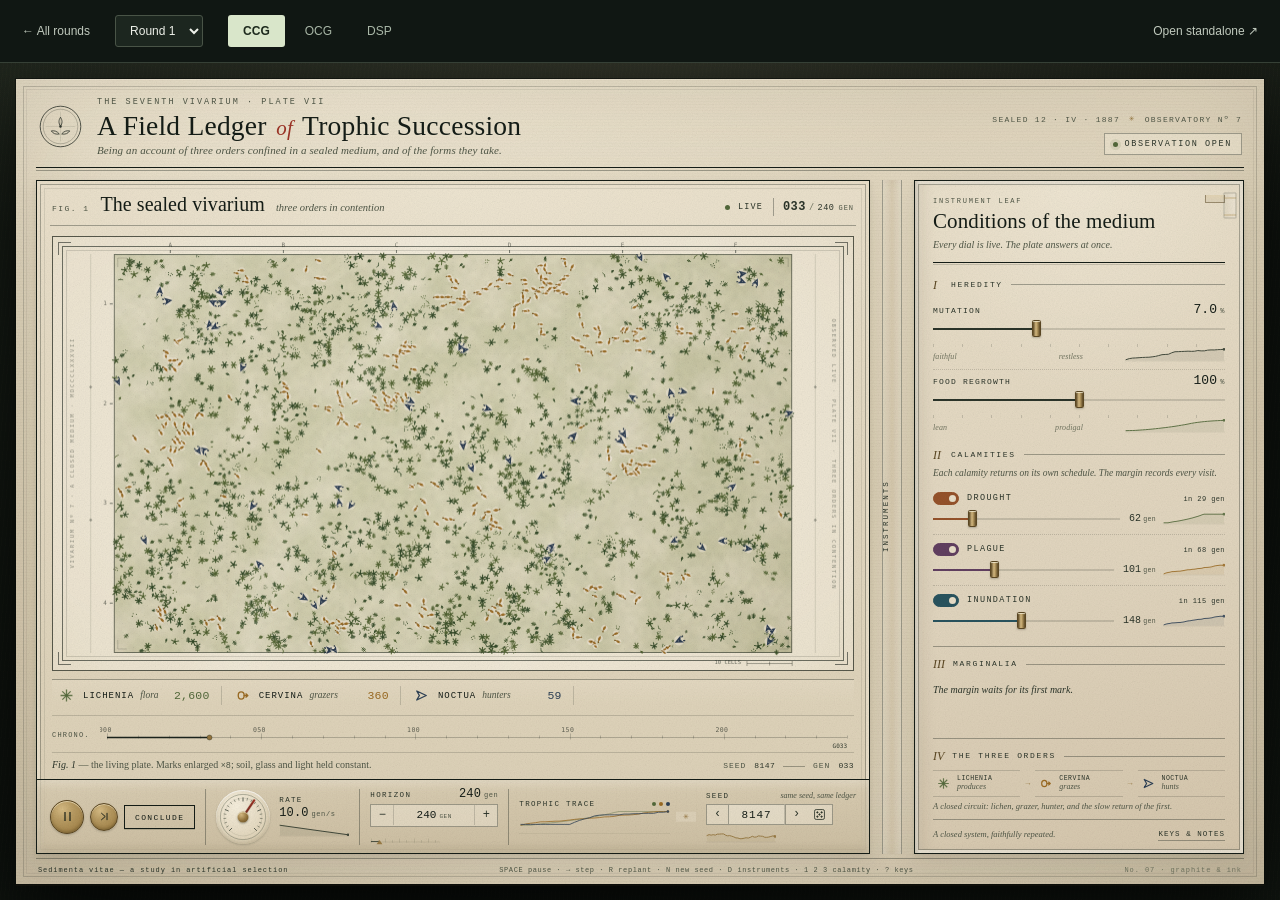
==== demo.html @ 0fced6c8 "Add Round 1 demo archive with GitHub Pages navigation" ====
<!doctype html>
<html lang="en">
<head>
  <meta charset="utf-8">
  <meta name="viewport" content="width=device-width, initial-scale=1">
  <title>Demo viewer — DeepSeek Benchmarks</title>
  <link rel="stylesheet" href="assets/site.css">
  <script src="assets/catalog.js" defer></script>
  <script src="assets/viewer.js" defer></script>
</head>
<body class="viewer">
  <header class="viewer-bar">
    <a class="back-link" id="back-link" href="./">← All rounds</a>
    <label class="round-picker">Round <select id="round-select" aria-label="Select round"></select></label>
    <nav id="demo-nav" class="demo-nav" aria-label="Choose demo"></nav>
    <a id="direct-link" class="direct-link" hidden>Open standalone ↗</a>
  </header>
  <main id="viewer-main" class="viewer-main"><p id="viewer-message" class="viewer-message" role="status">Loading demo…</p></main>
  <noscript><p class="viewer-message">The demo viewer needs JavaScript. <a href="./">Return to the archive for direct demo links.</a></p></noscript>
</body>
</html>
---- assets/site.css ----
*{box-sizing:border-box}html{scroll-behavior:smooth}body{margin:0;background:#f4f3ee;color:#202522;font-family:Arial,Helvetica,sans-serif}a{color:inherit}a:focus-visible,select:focus-visible{outline:3px solid #327755;outline-offset:5px}.masthead,.footer{display:flex;justify-content:space-between;align-items:center;gap:20px;margin:0 auto;max-width:1360px;padding:30px 5%}.masthead{border-bottom:1px solid #d8dcd4}.masthead a{text-decoration:none;font-size:13px}.wordmark{font-weight:800;letter-spacing:.06em}.wordmark span{color:#6a856a;margin:0 7px}.archive{max-width:1360px;padding:0 5%;margin:auto}.intro{padding:86px 0 70px;max-width:850px}.eyebrow{text-transform:uppercase;letter-spacing:.14em;font-size:11px;font-weight:700;color:#626b61}h1{font-size:clamp(44px,6.5vw,86px);font-weight:500;letter-spacing:-.065em;line-height:1.04;margin:24px 0} .lede{font-size:18px;line-height:1.7;max-width:640px;color:#60665d}.archive-note{font-size:12px;margin-top:30px;display:flex;align-items:center;gap:9px;color:#60665d}.status-dot{width:7px;height:7px;background:#4c7855;border-radius:50%}.round{border-top:1px solid #ccd1c7;padding:32px 0 65px;scroll-margin-top:24px}.round-heading{display:flex;justify-content:space-between;align-items:center;gap:15px}.round h2{font-size:28px;font-weight:500;letter-spacing:-.04em;margin:0}.round-description{font-size:14px;color:#60665d;line-height:1.6;margin:12px 0 28px}.demo-grid{display:grid;grid-template-columns:repeat(3,minmax(0,1fr));gap:22px}.demo-card{border:1px solid #d1d5cb;text-decoration:none;background:#fafaf6;transition:transform .18s,border-color .18s;display:flex;flex-direction:column}.demo-card:hover{transform:translateY(-4px);border-color:#798c75}.card-art{height:195px;display:grid;place-items:center;overflow:hidden;position:relative;background:var(--art-bg);color:var(--art-ink)}.card-art:before,.card-art:after{content:"";position:absolute;width:142px;height:142px;border:1px solid currentColor;border-radius:50%;opacity:.3}.card-art:after{width:112px;height:112px;transform:translate(28px,15px)}.card-art span{font-family:Georgia,serif;font-size:39px;font-style:italic;z-index:1;letter-spacing:-.04em}.paper{--art-bg:#ded2b6;--art-ink:#4d5d35}.aqua{--art-bg:#08201b;--art-ink:#80d3b5}.blue{--art-bg:#0b1c2a;--art-ink:#83b8cd}.card-content{padding:24px;display:flex;flex-direction:column;flex:1}.card-content .eyebrow{font-size:10px;line-height:1.5;margin:0 0 14px}.card-content h3{font:26px Georgia,serif;font-weight:400;letter-spacing:-.03em;margin:0 0 12px}.card-description{font-size:13px;line-height:1.6;color:#666e62;margin:0 0 30px}.card-action{font-size:12px;font-weight:700;margin-top:auto}.footer{border-top:1px solid #d8dcd4;font-size:11px;color:#71786c;padding-top:25px;padding-bottom:25px}.viewer{height:100dvh;display:flex;flex-direction:column;background:#101713;color:#edf0e9;overflow:hidden}.viewer-bar{display:flex;align-items:center;gap:25px;padding:12px 22px;min-height:63px;flex-wrap:wrap;border-bottom:1px solid #364036}.viewer-bar a{text-decoration:none;font-size:12px}.back-link{color:#c0c9bd}.round-picker{font-size:0}.round-picker select{background:#1c261f;color:#edf0e9;border:1px solid #495447;padding:7px 10px;border-radius:3px;font:12px Arial}.demo-nav{display:flex;gap:5px}.demo-nav a{padding:9px 15px;color:#a9b7a7;border-radius:3px}.demo-nav a:hover{background:#243025}.demo-nav a[aria-current]{background:#d9e6ca;color:#1d2a1d;font-weight:700}.direct-link{margin-left:auto;color:#c0c9bd}.viewer-main{position:relative;flex:1;min-height:0}.viewer-main iframe{border:0;width:100%;height:100%;display:block;background:#101713}.viewer-message{padding:25px;font-size:14px;line-height:1.6}.viewer-main:has(iframe) .viewer-message{position:absolute;pointer-events:none}@media(max-width:760px){.intro{padding:55px 0 45px}.demo-grid{grid-template-columns:1fr}.card-art{height:175px}.footer{align-items:flex-start;flex-direction:column;gap:8px}.viewer-bar{gap:8px 14px;padding:9px 12px}.demo-nav{order:3;width:100%}.demo-nav a{flex:1;text-align:center}.direct-link{font-size:11px!important}.round-picker{margin-left:auto}.round-heading .eyebrow{font-size:9px}}@media(prefers-reduced-motion:reduce){html{scroll-behavior:auto}.demo-card{transition:none}}
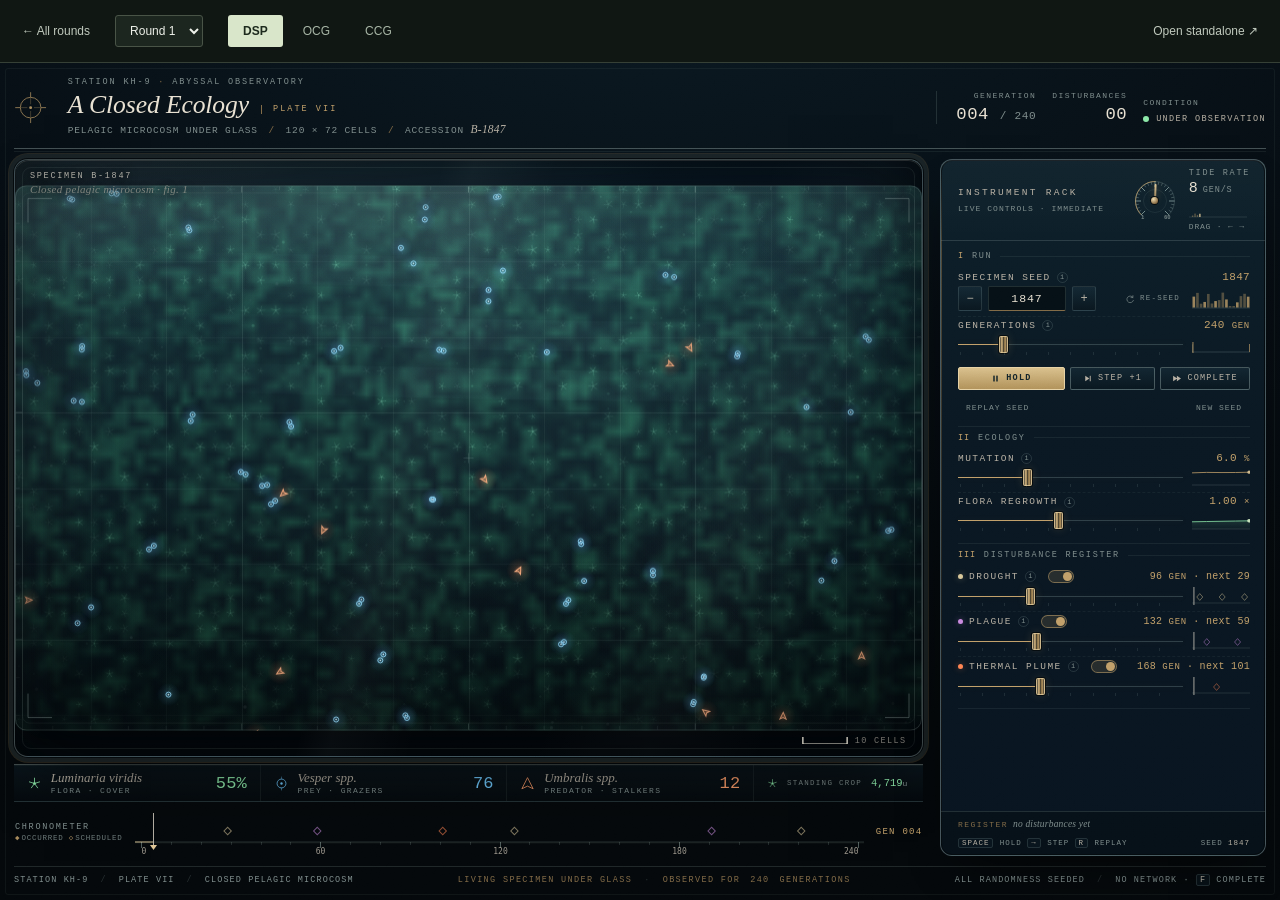
==== commit 0327f6b8: "Add four Round 2 demos, prompt dialog, and gameplay comparison" ====
--- a/demo.html
+++ b/demo.html
@@ -6,6 +6,7 @@
   <title>Demo viewer — DeepSeek Benchmarks</title>
   <link rel="stylesheet" href="assets/site.css">
   <script src="assets/catalog.js" defer></script>
+  <script src="assets/prompt.js" defer></script>
   <script src="assets/viewer.js" defer></script>
 </head>
 <body class="viewer">
--- a/assets/site.css
+++ b/assets/site.css
@@ -1 +1,5 @@
 *{box-sizing:border-box}html{scroll-behavior:smooth}body{margin:0;background:#f4f3ee;color:#202522;font-family:Arial,Helvetica,sans-serif}a{color:inherit}a:focus-visible,select:focus-visible{outline:3px solid #327755;outline-offset:5px}.masthead,.footer{display:flex;justify-content:space-between;align-items:center;gap:20px;margin:0 auto;max-width:1360px;padding:30px 5%}.masthead{border-bottom:1px solid #d8dcd4}.masthead a{text-decoration:none;font-size:13px}.wordmark{font-weight:800;letter-spacing:.06em}.wordmark span{color:#6a856a;margin:0 7px}.archive{max-width:1360px;padding:0 5%;margin:auto}.intro{padding:86px 0 70px;max-width:850px}.eyebrow{text-transform:uppercase;letter-spacing:.14em;font-size:11px;font-weight:700;color:#626b61}h1{font-size:clamp(44px,6.5vw,86px);font-weight:500;letter-spacing:-.065em;line-height:1.04;margin:24px 0} .lede{font-size:18px;line-height:1.7;max-width:640px;color:#60665d}.archive-note{font-size:12px;margin-top:30px;display:flex;align-items:center;gap:9px;color:#60665d}.status-dot{width:7px;height:7px;background:#4c7855;border-radius:50%}.round{border-top:1px solid #ccd1c7;padding:32px 0 65px;scroll-margin-top:24px}.round-heading{display:flex;justify-content:space-between;align-items:center;gap:15px}.round h2{font-size:28px;font-weight:500;letter-spacing:-.04em;margin:0}.round-description{font-size:14px;color:#60665d;line-height:1.6;margin:12px 0 28px}.demo-grid{display:grid;grid-template-columns:repeat(3,minmax(0,1fr));gap:22px}.demo-card{border:1px solid #d1d5cb;text-decoration:none;background:#fafaf6;transition:transform .18s,border-color .18s;display:flex;flex-direction:column}.demo-card:hover{transform:translateY(-4px);border-color:#798c75}.card-art{height:195px;display:grid;place-items:center;overflow:hidden;position:relative;background:var(--art-bg);color:var(--art-ink)}.card-art:before,.card-art:after{content:"";position:absolute;width:142px;height:142px;border:1px solid currentColor;border-radius:50%;opacity:.3}.card-art:after{width:112px;height:112px;transform:translate(28px,15px)}.card-art span{font-family:Georgia,serif;font-size:39px;font-style:italic;z-index:1;letter-spacing:-.04em}.paper{--art-bg:#ded2b6;--art-ink:#4d5d35}.aqua{--art-bg:#08201b;--art-ink:#80d3b5}.blue{--art-bg:#0b1c2a;--art-ink:#83b8cd}.card-content{padding:24px;display:flex;flex-direction:column;flex:1}.card-content .eyebrow{font-size:10px;line-height:1.5;margin:0 0 14px}.card-content h3{font:26px Georgia,serif;font-weight:400;letter-spacing:-.03em;margin:0 0 12px}.card-description{font-size:13px;line-height:1.6;color:#666e62;margin:0 0 30px}.card-action{font-size:12px;font-weight:700;margin-top:auto}.footer{border-top:1px solid #d8dcd4;font-size:11px;color:#71786c;padding-top:25px;padding-bottom:25px}.viewer{height:100dvh;display:flex;flex-direction:column;background:#101713;color:#edf0e9;overflow:hidden}.viewer-bar{display:flex;align-items:center;gap:25px;padding:12px 22px;min-height:63px;flex-wrap:wrap;border-bottom:1px solid #364036}.viewer-bar a{text-decoration:none;font-size:12px}.back-link{color:#c0c9bd}.round-picker{font-size:0}.round-picker select{background:#1c261f;color:#edf0e9;border:1px solid #495447;padding:7px 10px;border-radius:3px;font:12px Arial}.demo-nav{display:flex;gap:5px}.demo-nav a{padding:9px 15px;color:#a9b7a7;border-radius:3px}.demo-nav a:hover{background:#243025}.demo-nav a[aria-current]{background:#d9e6ca;color:#1d2a1d;font-weight:700}.direct-link{margin-left:auto;color:#c0c9bd}.viewer-main{position:relative;flex:1;min-height:0}.viewer-main iframe{border:0;width:100%;height:100%;display:block;background:#101713}.viewer-message{padding:25px;font-size:14px;line-height:1.6}.viewer-main:has(iframe) .viewer-message{position:absolute;pointer-events:none}@media(max-width:760px){.intro{padding:55px 0 45px}.demo-grid{grid-template-columns:1fr}.card-art{height:175px}.footer{align-items:flex-start;flex-direction:column;gap:8px}.viewer-bar{gap:8px 14px;padding:9px 12px}.demo-nav{order:3;width:100%}.demo-nav a{flex:1;text-align:center}.direct-link{font-size:11px!important}.round-picker{margin-left:auto}.round-heading .eyebrow{font-size:9px}}@media(prefers-reduced-motion:reduce){html{scroll-behavior:auto}.demo-card{transition:none}}
+
+.round-actions{display:flex;align-items:center;gap:18px}.prompt-button,.prompt-close{font:12px Arial,Helvetica,sans-serif;cursor:pointer;border:1px solid #9da894;border-radius:4px;background:transparent;color:inherit;padding:8px 12px}.prompt-button:hover,.prompt-close:hover{background:#84977720}button:focus-visible{outline:3px solid #327755;outline-offset:4px}.prompt-dialog{width:min(760px,calc(100% - 32px));max-height:85dvh;border:1px solid #aeb8a6;border-radius:8px;padding:0;background:#fafaf6;color:#202522;box-shadow:0 24px 100px #0005}.prompt-dialog::backdrop{background:#0e1914b3;backdrop-filter:blur(4px)}.prompt-heading{position:sticky;top:0;background:#fafaf6;border-bottom:1px solid #d1d5cb;padding:18px 24px;display:flex;align-items:center;justify-content:space-between;gap:15px}.prompt-heading h2{margin:0;font-size:19px;font-weight:500;letter-spacing:-.03em}.prompt-close{flex-shrink:0}.prompt-content{white-space:pre-wrap;overflow-wrap:anywhere;margin:0;padding:24px;font:14px/1.75 Arial,Helvetica,sans-serif}.viewer-bar .prompt-button{color:#c0c9bd;border-color:#495447}.round:has(.demo-card:nth-child(4)) .demo-grid{grid-template-columns:repeat(2,minmax(0,1fr))}@media(max-width:760px){.round:has(.demo-card:nth-child(4)) .demo-grid{grid-template-columns:1fr}.round-actions{gap:10px}.prompt-heading{padding:16px}.prompt-content{padding:18px;font-size:13px}}
+
+.round-video{margin:32px 0 0}.round-video figcaption{font-size:12px;color:#60665d;margin-bottom:12px}.round-video video{display:block;width:100%;height:auto;aspect-ratio:480/277;background:#101713;border-radius:4px}
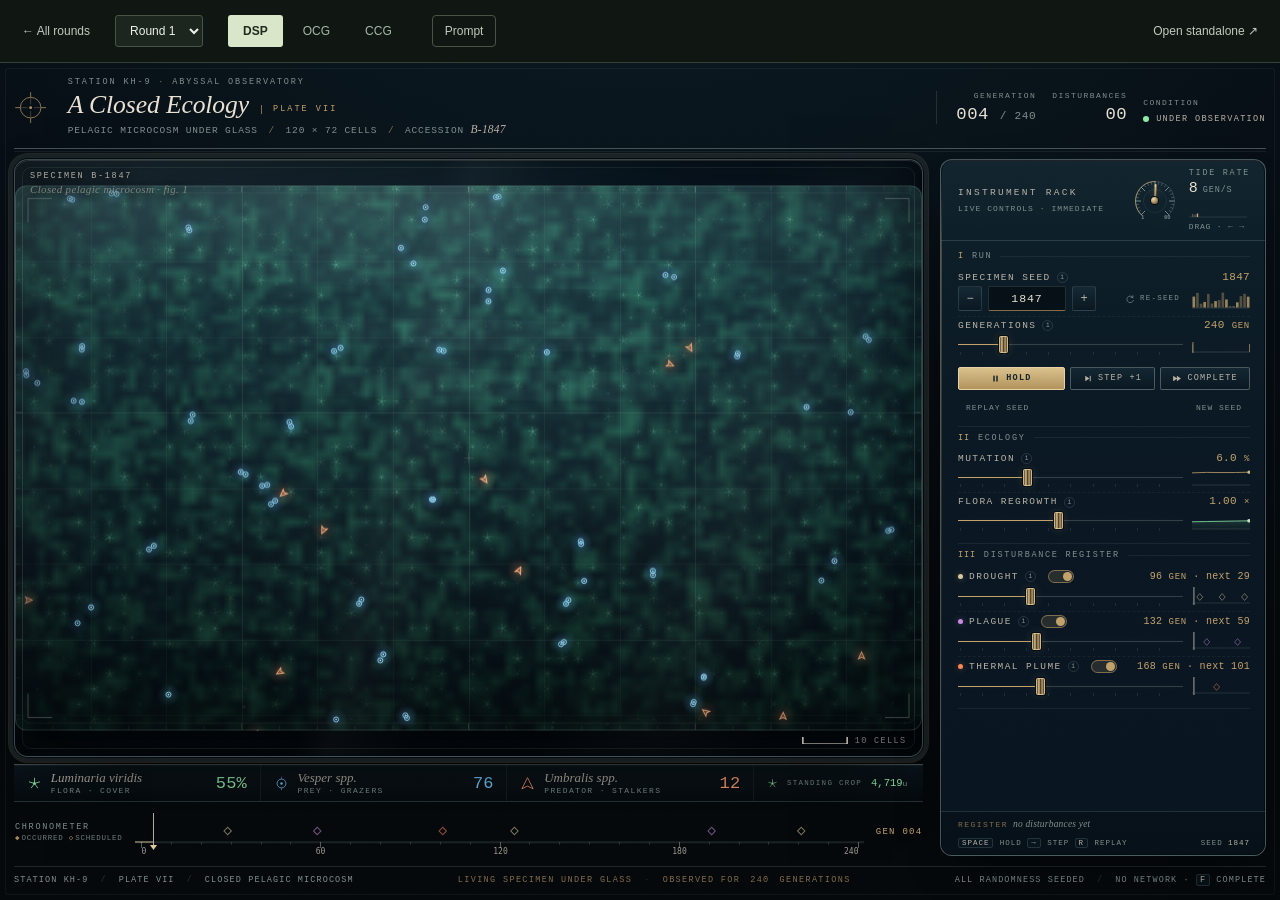
==== commit 6ab80fe2: "Refresh cached site assets for prompt controls" ====
--- a/demo.html
+++ b/demo.html
@@ -4,10 +4,10 @@
   <meta charset="utf-8">
   <meta name="viewport" content="width=device-width, initial-scale=1">
   <title>Demo viewer — DeepSeek Benchmarks</title>
-  <link rel="stylesheet" href="assets/site.css">
-  <script src="assets/catalog.js" defer></script>
-  <script src="assets/prompt.js" defer></script>
-  <script src="assets/viewer.js" defer></script>
+  <link rel="stylesheet" href="assets/site.css?v=20261027-3">
+  <script src="assets/catalog.js?v=20261027-3" defer></script>
+  <script src="assets/prompt.js?v=20261027-3" defer></script>
+  <script src="assets/viewer.js?v=20261027-3" defer></script>
 </head>
 <body class="viewer">
   <header class="viewer-bar">
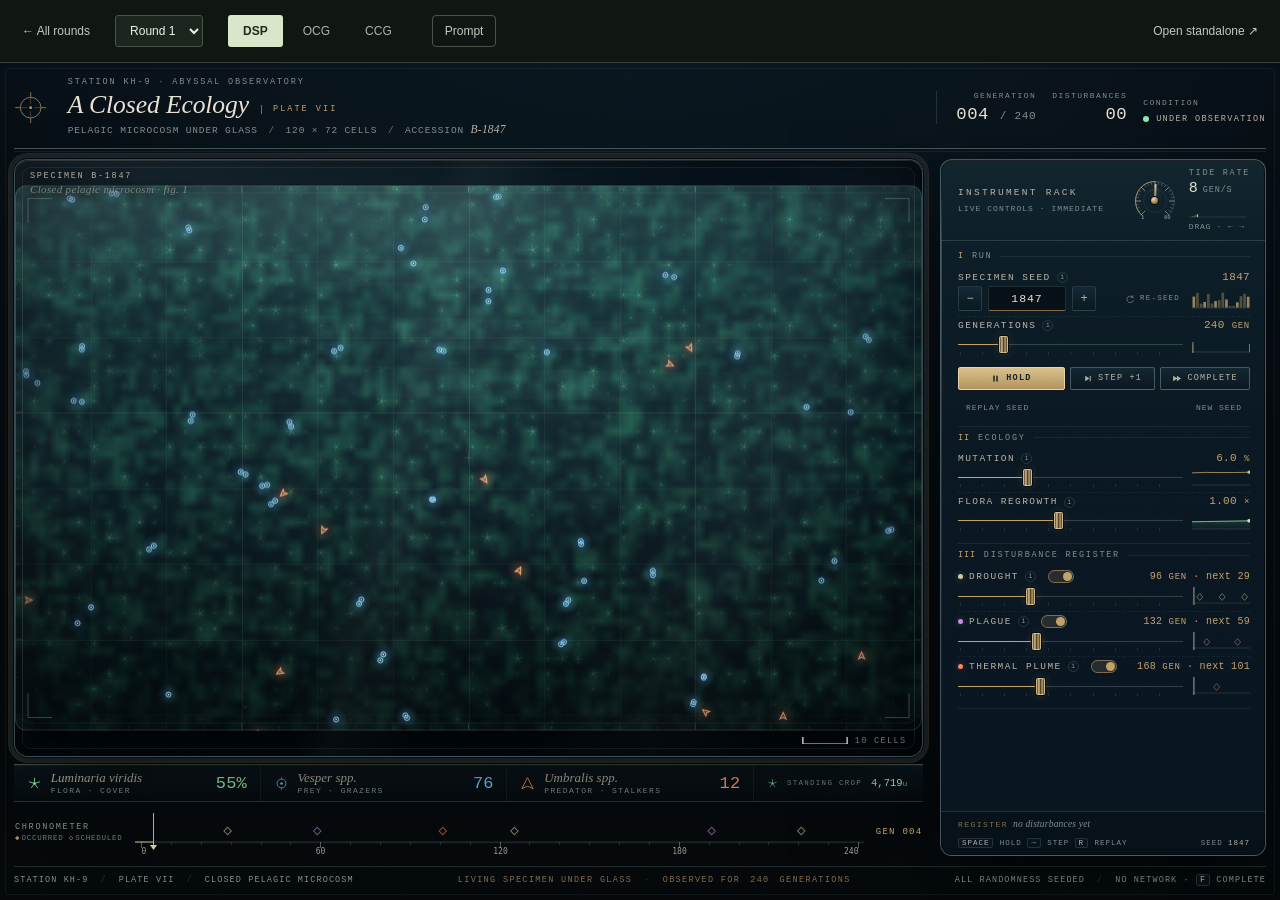
==== commit acaf3b37: "Add round 3 Rune Compiler demos" ====
--- a/demo.html
+++ b/demo.html
@@ -5,7 +5,7 @@
   <meta name="viewport" content="width=device-width, initial-scale=1">
   <title>Demo viewer — DeepSeek Benchmarks</title>
   <link rel="stylesheet" href="assets/site.css?v=20261027-3">
-  <script src="assets/catalog.js?v=20261027-3" defer></script>
+  <script src="assets/catalog.js?v=20261029-1" defer></script>
   <script src="assets/prompt.js?v=20261027-3" defer></script>
   <script src="assets/viewer.js?v=20261027-3" defer></script>
 </head>
